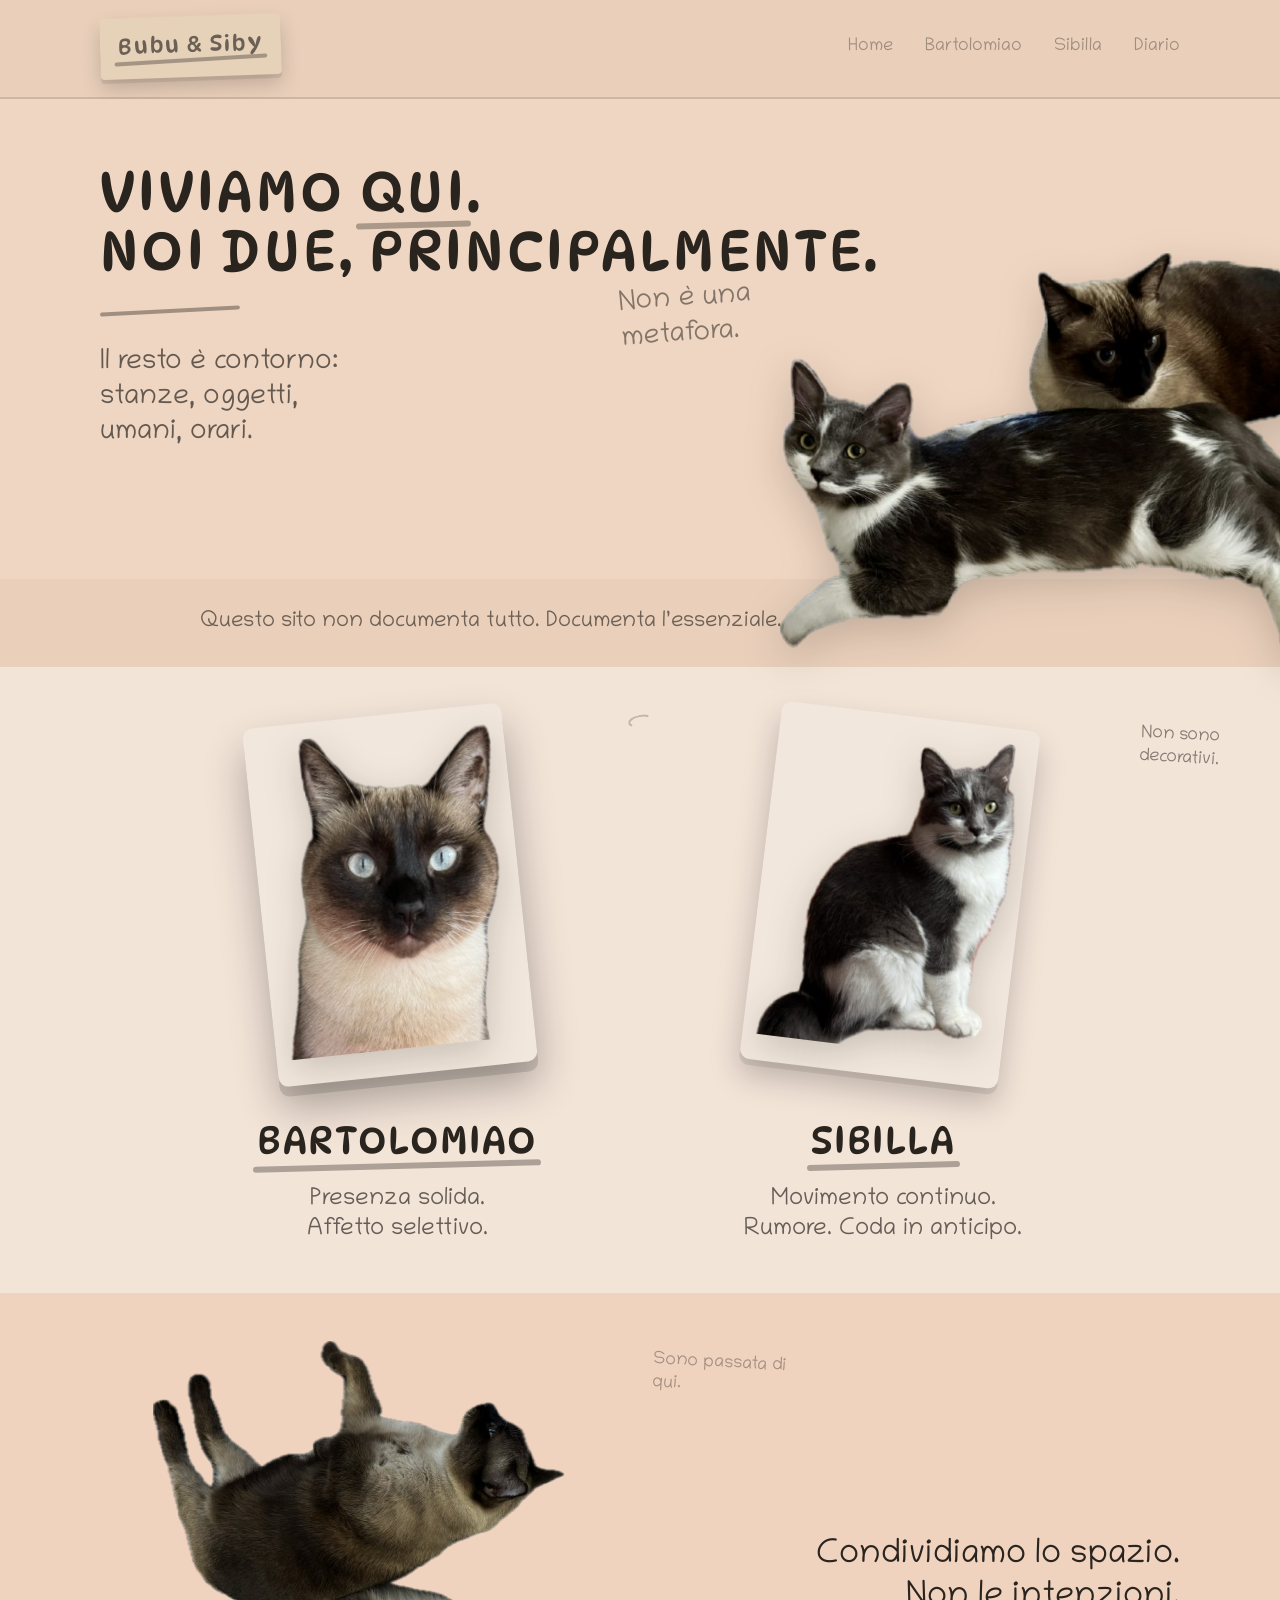
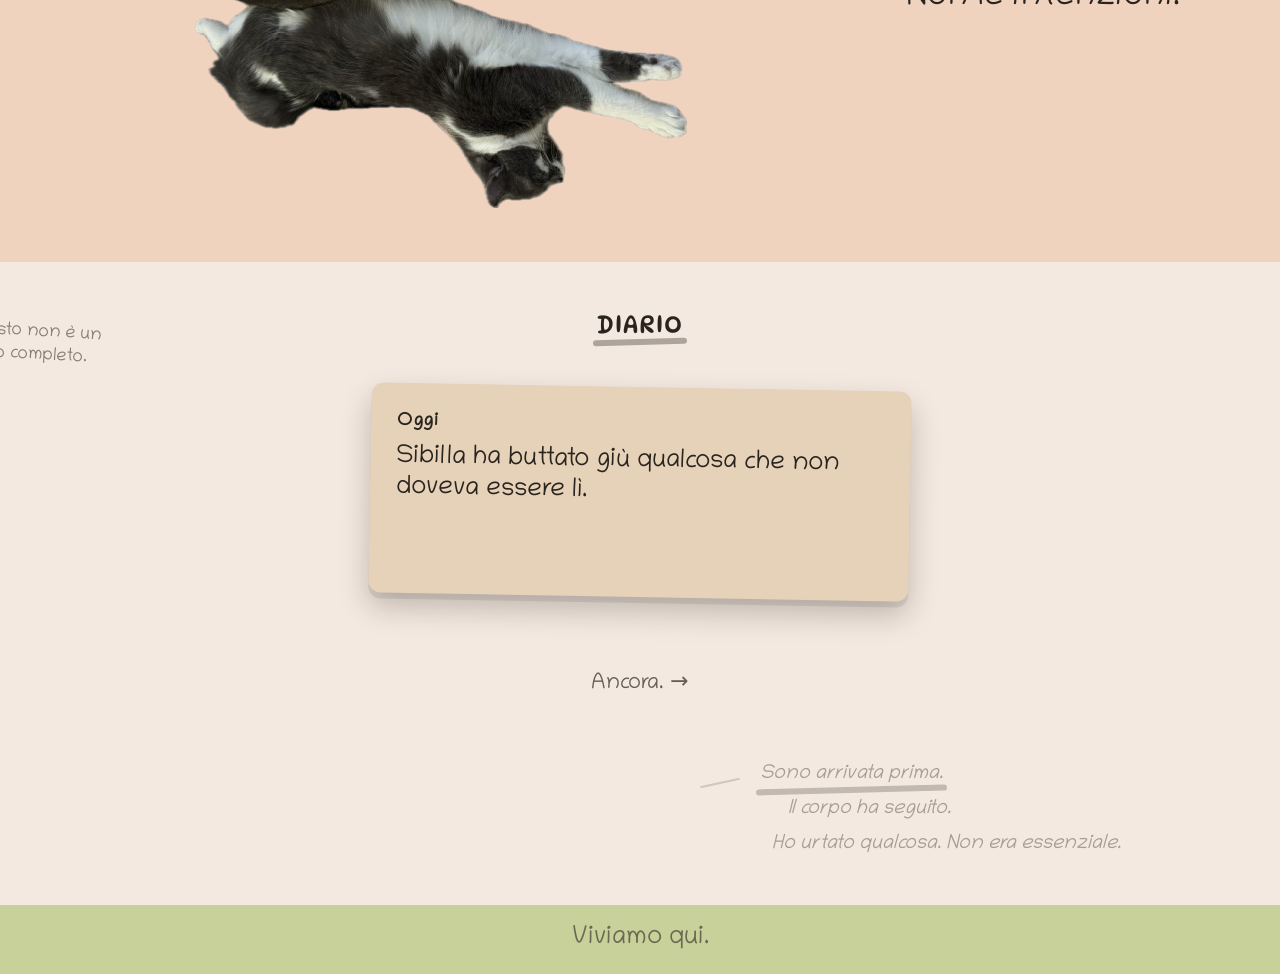
==== index.html @ a30ad7bb "add pages" ====
<!doctype html>
<html lang="it">
  <head>
    <meta charset="utf-8" />
    <meta name="viewport" content="width=device-width, initial-scale=1" />
    <title>Viviamo qui</title>

    <link rel="preconnect" href="https://fonts.googleapis.com" />
    <link rel="preconnect" href="https://fonts.gstatic.com" crossorigin />
    <link
      href="https://fonts.googleapis.com/css2?family=Chilanka&family=Dynapuff:opsz,wght@8..144,400;8..144,600;8..144,700&display=swap"
      rel="stylesheet"
    />
    <link rel="preconnect" href="https://fonts.googleapis.com" />
    <link rel="preconnect" href="https://fonts.gstatic.com" crossorigin />
    <link
      href="https://fonts.googleapis.com/css2?family=Archivo:ital,wght@0,100..900;1,100..900&family=DynaPuff:wght@400..700&display=swap"
      rel="stylesheet"
    />

    <link rel="stylesheet" href="styles.css" />
  </head>

  <body>
    <header class="site-header">
      <div class="wrap header-inner">
        <div class="site-title tag" id="menuToggle">
          <span class="underline">Bubu & Siby</span>
        </div>

        <nav class="site-nav">
          <a href="index.html">Home</a>
          <a href="bartolomiao.html">Bartolomiao</a>
          <a href="sibilla.html">Sibilla</a>
          <a href="index.html#diario">Diario</a>
        </nav>
      </div>
    </header>

    <main class="page">
      <!-- HERO -->
      <section class="band band-hero">
        <div class="wrap hero-stage">
          <div class="hero-copy">
            <p class="hero-note hand">Non è una metafora.</p>
            <h1 class="title">
              VIVIAMO <span class="underline">QUI</span>.<br />
              NOI DUE, PRINCIPALMENTE.
            </h1>

            <div class="hero-scratch"></div>

            <p class="hand muted">
              Il resto è contorno:<br />
              stanze, oggetti,<br />
              umani, orari.
            </p>
          </div>

          <div class="hero-figure" aria-hidden="true">
            <img class="cutout" src="img/hero-cats.png" alt="" />
          </div>
        </div>

        <div class="hero-strip">
          <p class="hand">
            Questo sito non documenta tutto. Documenta l’essenziale.
          </p>
        </div>
      </section>

      <section class="band band-cards">
        <div class="wrap cats-stage">
          <p class="side-note hand cats-note">Non sono decorativi.</p>
          <div class="scribble"></div>

          <div class="polaroids-row">
            <a class="polaroid tilt-left bubu-frame" href="bartolomiao.html">
              <img src="img/bubu-polaroid.png" alt="Bartolomiao (Bubu)" />
            </a>

            <a class="polaroid tilt-right siby-frame" href="sibilla.html">
              <img src="img/siby-polaroid.png" alt="Sibilla (Siby)" />
            </a>
          </div>

          <div class="cats-text">
            <div class="cat-block">
              <h2 class="title"><span class="underline">BARTOLOMIAO</span></h2>
              <p class="hand">Presenza solida.<br />Affetto selettivo.</p>
            </div>

            <div class="cat-block">
              <h2 class="title"><span class="underline">SIBILLA</span></h2>
              <p class="hand">
                Movimento continuo.<br />Rumore. Coda in anticipo.
              </p>
            </div>
          </div>
        </div>
      </section>

      <!-- MIDDLE STATEMENT -->
      <section class="band band-mid spin-zone">
        <div class="wrap mid-grid">
          <div class="mid-figure" aria-hidden="true">
            <img class="cutout" src="img/mid-cats.png" alt="" />
          </div>

          <p class="hand big">
            Condividiamo lo spazio.<br />
            Non le intenzioni.
          </p>
        </div>
        <p class="side-note hand coda-ghost">Sono passata di qui.</p>
      </section>

      <!-- DIARY -->
      <section class="band band-diary" id="diario">
        <div class="wrap">
          <p class="side-note hand diary-note">
            Questo non è un diario completo.
          </p>
          <h2 class="title center"><span class="underline">DIARIO</span></h2>

          <div class="sticky-row diary-carousel" role="list">
            <article class="sticky tilt-left active" role="listitem">
              <h3 class="hand sticky-day">Oggi</h3>
              <p class="hand sticky-text">
                Sibilla ha buttato giù qualcosa che non doveva essere lì.
              </p>
            </article>

            <article class="sticky" role="listitem">
              <h3 class="hand sticky-day">Ieri</h3>
              <p class="hand sticky-text">
                Bartolomiao ha fatto le fusa. Poi ha smesso.
              </p>
            </article>

            <article class="sticky tilt-right" role="listitem">
              <h3 class="hand sticky-day">Due giorni fa</h3>
              <p class="hand sticky-text">
                Sibilla ha miagolato a lungo. Nessuna richiesta specifica.
              </p>
            </article>

            <article class="sticky" role="listitem">
              <h3 class="hand sticky-day">Tre giorni fa</h3>
              <p class="hand sticky-text">
                Bubu ha cambiato posizione sul divano. Evento significativo.
              </p>
            </article>

            <article class="sticky tilt-left" role="listitem">
              <h3 class="hand sticky-day">Recentemente</h3>
              <p class="hand sticky-text">
                Siby ha corso da una stanza all’altra. Motivo ignoto.
                Probabilmente sì.
              </p>
            </article>

            <article class="sticky" role="listitem">
              <h3 class="hand sticky-day">Un'ora e mezza fa</h3>
              <p class="hand sticky-text">
                Bartolomiao ha chiesto da mangiare. Aveva già mangiato. Aveva
                ragione comunque.
              </p>
            </article>

            <article class="sticky tilt-right" role="listitem">
              <h3 class="hand sticky-day">Sei giorni fa</h3>
              <p class="hand sticky-text">
                Sibilla ha attaccato una scarpa. La scarpa non aveva fatto
                nulla.
              </p>
            </article>

            <article class="sticky" role="listitem">
              <h3 class="hand sticky-day">Un giorno imprecisato</h3>
              <p class="hand sticky-text">
                Bubu si è seduto sopra un oggetto. L’oggetto ora è suo.
              </p>
            </article>

            <article class="sticky tilt-left" role="listitem">
              <h3 class="hand sticky-day">Otto giorni fa</h3>
              <p class="hand sticky-text">
                Siby si è arrampicata dove non può arrivare. Ora può arrivarci.
              </p>
            </article>
          </div>

          <p class="hand diary-next">Ancora. →</p>

          <!-- Diario della coda (sottile, senza titolo) -->
          <div class="coda-strip">
            <p class="hand coda-line">
              <span class="underline">Sono arrivata prima.</span>
            </p>
            <p class="hand coda-line">Il corpo ha seguito.</p>
            <p class="hand coda-line">
              Ho urtato qualcosa. Non era essenziale.
            </p>
          </div>
          <div class="arc-mark diary-arc"></div>
        </div>
      </section>

      <!-- FOOTER -->
      <footer class="band band-footer">
        <p class="hand footer-text">Viviamo qui.</p>
      </footer>
    </main>

    <audio id="paperSound" src="audio/paper-soft.mp3" preload="auto"></audio>

    <audio id="meowSoft" preload="auto">
      <source src="audio/meow-soft.mp3" type="audio/mpeg" />
    </audio>

    <script>
      (function () {
        const carousel = document.querySelector(".diary-carousel");
        const notes = document.querySelectorAll(".diary-carousel .sticky");
        const nextBtn = document.querySelector(".diary-next");

        if (!carousel || !notes.length) return;

        let index = 0;
        let startX = 0;
        let deltaX = 0;
        let isSwiping = false;

        // pool audio carta (2 istanze per overlap)
        const paperPool = [
          new Audio("audio/paper-soft.mp3"),
          new Audio("audio/paper-soft.mp3"),
        ];

        paperPool.forEach((a) => {
          a.volume = 0.18;
          a.preload = "auto";
        });

        let paperIndex = 0;

        function playPaper() {
          const s = paperPool[paperIndex];
          s.currentTime = 0;
          s.play().catch(() => {});
          paperIndex = (paperIndex + 1) % paperPool.length;
        }

        function show(i) {
          notes.forEach((el, idx) => {
            el.classList.toggle("active", idx === i);
          });
        }

        function goNext() {
          playPaper();
          notes[index].classList.remove("active");
          index = (index + 1) % notes.length;
          notes[index].classList.add("active");
        }

        function goPrev() {
          playPaper();
          notes[index].classList.remove("active");
          index = (index - 1 + notes.length) % notes.length;
          notes[index].classList.add("active");
        }

        // sblocco audio al primo gesto reale
        document.body.addEventListener(
          "touchstart",
          () => {
            paperPool.forEach((a) => {
              a.play().catch(() => {});
              a.pause();
              a.currentTime = 0;
            });
          },
          { once: true },
        );

        // desktop click
        if (nextBtn) {
          nextBtn.addEventListener("click", goNext);
        }

        // click sul post-it = prossimo
        notes.forEach((note) => {
          note.addEventListener("click", goNext);
        });

        // mobile swipe
        carousel.addEventListener("touchstart", (e) => {
          startX = e.touches[0].clientX;
          isSwiping = true;
        });

        carousel.addEventListener("touchmove", (e) => {
          if (!isSwiping) return;
          deltaX = e.touches[0].clientX - startX;
        });

        carousel.addEventListener("touchend", () => {
          if (!isSwiping) return;
          isSwiping = false;

          if (Math.abs(deltaX) > 60) {
            if (deltaX < 0) goNext();
            else goPrev();
          }

          deltaX = 0;
        });

        show(index);
      })();
    </script>

    <script>
      const meowSoft = document.getElementById("meowSoft");
      const hero = document.querySelector(".band-hero");

      let lastMeowTime = 0;

      function playSoftMeow() {
        const now = Date.now();

        // cooldown: 30 secondi
        if (now - lastMeowTime < 30000) return;

        // non su mobile
        if (window.matchMedia("(max-width: 768px)").matches) return;

        // random: solo ~45% delle volte
        if (Math.random() > 0.45) return;

        lastMeowTime = now;

        meowSoft.currentTime = 0;
        meowSoft.volume = 0.12; // BASSISSIMO
        meowSoft.play().catch(() => {});
      }

      hero.addEventListener("mouseenter", playSoftMeow);
    </script>
    <script>
      (function () {
        const figure = document.querySelector(".mid-figure");
        if (!figure) return;

        let startX = 0;
        let currentRotation = 0;
        let isDragging = false;
        let canMeow = true;

        const meows = [
          new Audio("audio/meow1.mp3"),
          new Audio("audio/meow2.mp3"),
          new Audio("audio/meow3.mp3"),
        ];

        meows.forEach((m) => (m.volume = 0.4));

        function playRandomMeow() {
          if (!canMeow) return;

          const sound = meows[Math.floor(Math.random() * meows.length)];
          sound.currentTime = 0;
          sound.play();

          canMeow = false;
          setTimeout(() => (canMeow = true), 1200); // cooldown 1.2s
        }

        figure.addEventListener("touchstart", (e) => {
          isDragging = true;
          startX = e.touches[0].clientX;
          figure.classList.add("dragging");

          playRandomMeow(); // ← primo miagolio subito
        });

        figure.addEventListener("touchmove", (e) => {
          if (!isDragging) return;

          const currentX = e.touches[0].clientX;
          const deltaX = currentX - startX;

          const rotation = currentRotation + deltaX * 0.3;
          figure.style.transform = `rotate(${rotation}deg)`;

          if (Math.abs(deltaX) > 60) {
            playRandomMeow(); // ← miagolio extra se li giri tanto
          }
        });

        figure.addEventListener("touchend", () => {
          isDragging = false;

          const transform = figure.style.transform;
          const match = transform.match(/rotate\(([-\d.]+)deg\)/);
          if (match) currentRotation = parseFloat(match[1]);

          setTimeout(() => {
            figure.style.transform = "";
            figure.classList.remove("dragging");
          }, 200);
        });
      })();
    </script>

    <script>
      (function () {
        const heroFigure = document.querySelector(".hero-figure");
        if (!heroFigure) return;

        const meow = new Audio("audio/meow-soft.mp3");
        meow.volume = 0.18;

        let lastTime = 0;

        function triggerHeroFun() {
          const now = Date.now();

          // cooldown 12s
          if (now - lastTime < 12000) return;
          lastTime = now;

          // micro scossa
          heroFigure.classList.add("jitter");
          setTimeout(() => heroFigure.classList.remove("jitter"), 400);

          // micro miagolio
          meow.currentTime = 0;
          meow.play().catch(() => {});
        }

        // desktop
        heroFigure.addEventListener("mouseenter", triggerHeroFun);

        // mobile
        heroFigure.addEventListener("touchstart", triggerHeroFun);
      })();
    </script>

    <script>
      (function () {
        const toggle = document.getElementById("menuToggle");
        if (!toggle) return;

        let overlay = document.querySelector(".menu-overlay");
        if (!overlay) {
          overlay = document.createElement("div");
          overlay.className = "menu-overlay";
          document.body.appendChild(overlay);
        }

        function openMenu() {
          document.body.classList.add("menu-open");
        }

        function closeMenu() {
          document.body.classList.remove("menu-open");
        }

        toggle.addEventListener("click", (e) => {
          e.stopPropagation();
          document.body.classList.toggle("menu-open");
        });

        overlay.addEventListener("click", closeMenu);

        // chiudi se tocchi un link
        document.querySelectorAll(".site-nav a").forEach((link) => {
          link.addEventListener("click", closeMenu);
        });
      })();
    </script>
  </body>
</html>
---- styles.css ----
:root {
  /* palette “crema/pesca” come nel PDF */
  --bg-1: #efd6c2; /* hero top */
  --bg-2: #ead0bb; /* linea testo sottile */
  --bg-3: #f3e4d8; /* area cards */
  --bg-4: #f0d3bf; /* banda centrale */
  --bg-5: #f4e9e0; /* diario */
  --bg-6: #c9d19b; /* footer verde salvia */

  --ink: #2a241f;
  --muted: rgba(42, 36, 31, 0.7);
  --shadow: 0 14px 30px rgba(0, 0, 0, 0.18);
  --shadow-soft: 0 10px 24px rgba(0, 0, 0, 0.14);
}

* {
  box-sizing: border-box;
}
html,
body {
  height: 100%;
}
body {
  margin: 0;
  color: var(--ink);
  background: #f6f4f1;
  font-family:
    "Chilanka",
    system-ui,
    -apple-system,
    Segoe UI,
    Roboto,
    sans-serif;
  overflow-x: hidden;
}

.page {
  width: 100%;
}

.wrap {
  width: min(1080px, calc(100% - 72px));
  margin: 0 auto;
  padding: 48px 0;
}

/* type */
.title {
  font-family:
    "Dynapuff",
    system-ui,
    -apple-system,
    Segoe UI,
    Roboto,
    sans-serif;
  font-weight: 400;
  letter-spacing: 0.04em;
  margin: 0;
}

.hand {
  font-family:
    "Chilanka",
    system-ui,
    -apple-system,
    Segoe UI,
    Roboto,
    sans-serif;
  font-size: 22px;
  line-height: 1.25;
  margin: 0;
}

.muted {
  color: var(--muted);
}
.center {
  text-align: center;
}

/* HEADER */

.site-header {
  background: var(--bg-2);
  padding: 16px 0 20px; /* ↓ più compatto */
  border-bottom: 2px solid rgba(42, 36, 31, 0.15);
}

.site-header .wrap {
  padding-top: 0;
  padding-bottom: 0;
}

.site-title.tag {
  background: #e6d1b9; /* stessa palette delle polaroid */
  padding: 15px 18px 20px;
  border-radius: 4px;
  box-shadow:
    0 4px 0 rgba(0, 0, 0, 0.08),
    0 10px 20px rgba(0, 0, 0, 0.18);
  transform: rotate(-2deg);
  display: inline-block;
}

.site-title.tag .underline::after {
  height: 4px;
  bottom: -5px;
}

.site-nav a {
  font-family: "Chilanka", system-ui, sans-serif;
  font-size: 18px;
  color: rgba(42, 36, 31, 0.55);
  text-decoration: none;
  margin-left: 28px;
  opacity: 0.6;
}

.site-nav a:hover {
  opacity: 1;
  text-decoration: underline;
}

.header-inner {
  display: flex;
  justify-content: space-between;
  align-items: center;
}

.site-title {
  font-family:
    "Dynapuff",
    system-ui,
    -apple-system,
    Segoe UI,
    Roboto,
    sans-serif;
  font-size: 22px;
  letter-spacing: 0.08em;
  color: rgba(42, 36, 31, 0.65);
}

.site-nav a {
  font-family:
    "Chilanka",
    system-ui,
    -apple-system,
    Segoe UI,
    Roboto,
    sans-serif;
  font-size: 18px;
  color: rgba(42, 36, 31, 0.55);
  text-decoration: none;
  margin-left: 28px;
  opacity: 0.7;
}

.site-nav a:hover {
  text-decoration: underline;
  opacity: 1;
}

.scribble {
  width: 24px;
  height: 12px;
  border: 2px solid rgba(42, 36, 31, 0.35);
  border-color: rgba(42, 36, 31, 0.35) transparent transparent
    rgba(42, 36, 31, 0.35);
  border-radius: 50%;
  position: absolute;
  transform: rotate(-12deg);
  opacity: 0.7;
}

.scribble.alt {
  width: 18px;
  height: 10px;
  transform: rotate(18deg);
  opacity: 0.5;
}

.micro-note {
  position: absolute;
  font-size: 16px;
  color: rgba(42, 36, 31, 0.45);
  transform: rotate(-10deg);
  max-width: 120px;
  opacity: 0.6;
}

.cats-dot {
  position: absolute;
  top: 28px;
  left: 120px;
}

/* bands */
.band {
  width: 100%;
}
.band-hero {
  background: var(--bg-1);
}

.band-cards {
  background: var(--bg-3);
}
.band-mid {
  background: var(--bg-4);
  position: relative;
  overflow: hidden;
}

.band.band-hero {
  position: relative;
}

.hero-figure {
  transform-origin: center center;
  animation: heroFloat 11s ease-in-out infinite;
}

@keyframes heroFloat {
  0% {
    transform: rotate(-1deg) translateY(0);
  }
  50% {
    transform: rotate(1deg) translateY(-5px);
  }
  100% {
    transform: rotate(-1deg) translateY(0);
  }
}

.band.band-hero:hover .hero-figure {
  animation: heroJitter 0.4s ease;
}

@keyframes heroJitter {
  0% {
    transform: rotate(-1deg) scale(1);
  }
  30% {
    transform: rotate(1deg) scale(1.015);
  }
  60% {
    transform: rotate(-0.5deg) scale(0.99);
  }
  100% {
    transform: rotate(-1deg) scale(1);
  }
}

/* ============================
   MID-CATS SPIN ACCELERATO
   ============================ */

.band.band-mid {
  position: relative;
}

/* contenitore immagine */
.mid-figure {
  display: block;
  max-width: 420px;
  margin: 0 auto;
  transform-origin: center center;
  animation: none;
}

/* keyframes base (instabili) */
@keyframes spinWeird {
  0% {
    transform: rotate(-6deg);
  }
  40% {
    transform: rotate(140deg);
  }
  55% {
    transform: rotate(210deg);
  }
  70% {
    transform: rotate(260deg);
  }
  100% {
    transform: rotate(354deg);
  }
}

/* fase 1: lento */
.band.band-mid.spin-zone:hover .mid-figure {
  animation: spinWeird 2s cubic-bezier(0.45, 0.05, 0.55, 0.95) infinite;
}

/* fase 2: più veloce dopo 1.2s */
.band.band-mid.spin-zone:hover .mid-figure {
  animation-delay: 0s;
}

.band.band-mid.spin-zone:hover .mid-figure.fast {
  animation-duration: 1.8s;
}

/* fase 3: ancora più veloce dopo 2.8s */
.band.band-mid.spin-zone:hover .mid-figure.faster {
  animation-duration: 0.9s;
}

/* mobile safety */
@media (max-width: 768px) {
  .band.band-mid.spin-zone:hover .mid-figure {
    animation: none;
  }
}

.coda-ghost {
  position: absolute;
  bottom: -12px; /* entra da sotto */
  left: 50%;
  transform: translateX(-50%) rotate(-7deg);
  font-size: 18px;
  color: rgba(42, 36, 31, 0.45);
  max-width: 200px;
  opacity: 0.7;
  pointer-events: none;
}

.mid-arc {
  position: absolute;
  top: 24px;
  left: 48px;
}

.band-diary {
  background: var(--bg-5);
}

.band-diary .wrap {
  position: relative; /* FONDAMENTALE */
}

.diary-arc {
  position: absolute;
  bottom: 40px;
  right: 60px;
  transform: rotate(-12deg);
}

.diary-note {
  position: absolute;
  left: -140px;
  top: -10px;
  font-size: 18px;
  color: rgba(42, 36, 31, 0.55);
  transform: rotate(-5deg);
  max-width: 180px;
}

.band-footer {
  background: var(--bg-6);
  padding: 18px 0;
}

/* HERO — layout manifesto */

.band-hero {
  background: var(--bg-1);
  position: relative;
  padding-bottom: 0;
}

.hero-stage {
  position: relative;
  min-height: 480px; /* regola verticale come nel mockup */
  padding: 64px 0 0;
}

.hero-copy {
  max-width: 800px;
}

.hero-copy .title {
  font-size: 56px;
  line-height: 1.05;
  letter-spacing: 0.06em;
}

.hero-copy .hand {
  margin-top: 32px;
  font-size: 28px;
}

.hero-figure {
  position: absolute;
  right: -200px;
  bottom: -80px;
  max-width: 600px;
}

.hero-figure .cutout {
  width: 100%;
  height: auto;
  display: block;
  filter: drop-shadow(0 12px 20px rgba(0, 0, 0, 0.18));
}

.underline {
  position: relative;
  display: inline-block;
}

.underline::after {
  content: "";
  position: absolute;
  left: -4px;
  right: -4px;
  bottom: -6px;
  height: 6px;
  background: rgba(42, 36, 31, 0.35);
  border-radius: 3px;
  transform: rotate(-1.5deg);
}

.hero-note {
  position: absolute;
  left: 520px; /* a destra del testo */
  top: 150px;
  font-size: 15px;
  color: rgba(42, 36, 31, 0.55);
  transform: rotate(-4deg);
  max-width: 160px;
}

.hero-scratch {
  width: 140px;
  height: 4px;
  background: rgba(42, 36, 31, 0.4);
  margin-top: 28px;
  border-radius: 3px;
  transform: rotate(-3deg);
}

/* RIGA PIENA SOTTO */

.hero-strip {
  background: var(--bg-2);
  padding: 30px 0 30px 200px;
}

.hero-strip .hand {
  text-align: left;
  font-size: 22px;
  color: rgba(42, 36, 31, 0.65);
}

/* cards */
.cards-grid {
  display: grid;
  grid-template-columns: 1fr;
  gap: 48px;
  padding: 100px 40px;
}

.cat-card {
  display: flex;
  align-items: center;
  gap: 48px;
  padding: 0 32px;
  text-decoration: none;
  color: inherit;
  padding: 0 40px;
}

.cat-card.right {
  justify-content: flex-end;
  padding-right: 64px;
}

.cat-card:first-child .polaroid {
  margin-top: 16px;
}

.cat-card.right .polaroid {
  margin-top: -12px;
}

.cats-stage {
  display: flex;
  flex-direction: column;
  align-items: center;
  gap: 42px;
  position: relative; /* FONDAMENTALE */
}

.cats-note {
  position: absolute;
  right: -120px;
  top: 40px;
  font-size: 18px;
  color: rgba(42, 36, 31, 0.55);
  transform: rotate(3deg);
  max-width: 160px;
}

/* riga polaroid */

.polaroids-row {
  display: flex;
  gap: 240px;
  align-items: flex-end;
}

/* testi sotto */

.cats-text {
  display: grid;
  grid-template-columns: 1fr 1fr;
  gap: 72px;
  width: 100%;
  max-width: 900px;
}

.cat-block {
  text-align: center;
}

.cat-block .title {
  font-size: 38px;
  margin-bottom: 22px;
  display: inline-block;
}

.cat-block .hand {
  font-size: 24px;
  color: var(--muted);
}

.side-note {
  position: absolute;
  right: -120px;
  top: 60px;
  font-size: 18px;
  color: rgba(42, 36, 31, 0.55);
  transform: rotate(3deg);
  max-width: 160px;
}

.polaroid {
  width: 260px;
  height: 360px; /* verticale tipo polaroid */
  background: #f2e7dc;
  border-radius: 10px;
  padding: 16px 14px 26px; /* più bordo sotto */
  box-shadow:
    0 8px 0 rgba(0, 0, 0, 0.1),
    0 18px 36px rgba(0, 0, 0, 0.26);
  display: flex;
  align-items: center;
  justify-content: center;
  overflow: hidden;
}

.polaroid img {
  width: 100%;
  height: 100%;
  object-fit: cover;
  display: block;
  filter: drop-shadow(0 10px 18px rgba(0, 0, 0, 0.18));
}

.bubu-frame {
  box-shadow:
    0 10px 0 rgba(0, 0, 0, 0.12),
    0 22px 42px rgba(0, 0, 0, 0.3);
}

.bubu-frame img {
  object-position: 50% 0%;
}

.siby-frame {
  box-shadow:
    0 6px 0 rgba(0, 0, 0, 0.08),
    0 16px 30px rgba(0, 0, 0, 0.22);
}

.siby-frame img {
  object-position: 50% 0%;
  transition: transform 0.15s linear;
}

.siby-frame:hover img {
  transform: translateX(6px);
}

.tilt-left {
  transform: rotate(-6deg);
}
.tilt-right {
  transform: rotate(7deg);
}

/* mid statement */
.mid-grid {
  display: grid;
  grid-template-columns: 1fr 1fr;
  gap: 28px;
  align-items: center;
}
.big {
  font-size: 34px;
  text-align: right;
}
/* CAROUSEL DIARIO */

.sticky-row.diary-carousel {
  position: relative;
  height: 260px;
  margin-top: 48px;
}

.sticky-row.diary-carousel .sticky {
  position: absolute;
  top: 0;
  left: 50%;
  transform: translateX(-50%) rotate(-2deg);
  opacity: 0;
  pointer-events: none;
  transition:
    transform 0.45s cubic-bezier(0.34, 1.56, 0.64, 1),
    opacity 0.35s ease;
}

.sticky-row.diary-carousel .sticky.active {
  opacity: 1;
  pointer-events: auto;
  transform: translateX(-50%) rotate(1deg);
  z-index: 2;
}

.diary-next {
  margin-top: 24px;
  text-align: center;
  cursor: pointer;
  opacity: 0.7;
}

.diary-next:hover {
  opacity: 1;
}

.sticky {
  background: #e6d1b9;
  border-radius: 12px;
  padding: 28px 26px 34px; /* più fondo, più aria */
  box-shadow:
    0 6px 0 rgba(0, 0, 0, 0.08),
    0 14px 30px rgba(0, 0, 0, 0.22);
  min-height: 210px;
}

.sticky-text {
  font-size: 26px;
  line-height: 1.2;
}

.sticky-day {
  font-size: 18px;
  letter-spacing: 0.03em;
  margin-bottom: 8px;
}

.sticky:nth-child(1) {
  transform: rotate(-2deg) translateY(6px);
}

.sticky:nth-child(2) {
  transform: rotate(1.5deg) translateY(-4px);
}

.sticky:nth-child(3) {
  transform: rotate(-1deg) translateY(8px);
}

.coda-strip {
  margin-top: 64px;
  margin-left: auto; /* la spinge a destra */
  max-width: 420px;
  padding-right: 12px;
  opacity: 0.7;
  position: relative;
}

.coda-strip::before {
  content: "";
  position: absolute;
  left: -60px;
  top: 20px;
  width: 40px;
  height: 2px;
  background: rgba(42, 36, 31, 0.25);
  transform: rotate(-12deg);
}

.coda-line {
  font-style: italic;
  font-size: 20px;
  line-height: 1.25;
  margin-top: 10px;
  color: rgba(42, 36, 31, 0.55);
}

.coda-line:nth-child(even) {
  margin-left: 28px;
}

.coda-line:nth-child(3) {
  margin-left: 12px;
}

/* footer */
.footer-text {
  text-align: center;
  font-size: 26px;
  color: rgba(42, 36, 31, 0.6);
  margin: 0;
}

/* ============================
   PROFILI GATTO
   ============================ */

.band-profile-hero {
  background: var(--bg-1);
  padding: 64px 0;
}

.profile-hero-grid {
  display: grid;
  grid-template-columns: 1fr 1.2fr;
  gap: 48px;
  align-items: center;
}

.profile-figure {
  justify-self: center;
  margin: 0;
  transform: translateX(-40px) rotate(-4deg); /* tarabile */
}

.profile-figure .polaroid {
  width: 300px;
  height: 420px;
}

.profile-meta .title {
  font-size: 52px;
}

.nickname {
  font-size: 28px;
  opacity: 0.5;
}

.profile-tags {
  margin: 18px 0 28px;
}

.tag-pill {
  display: inline-block;
  background: #e6d1b9;
  padding: 6px 14px;
  border-radius: 999px;
  margin-right: 10px;
  margin-bottom: 8px;
  font-family: "Chilanka", system-ui, sans-serif;
  font-size: 16px;
}

.profile-quote {
  margin-top: 28px;
  font-size: 22px;
  max-width: 480px;
}

.band-profile {
  padding: 56px 0;
}

.band-profile.alt {
  background: var(--bg-2);
}

.band-profile .title {
  margin-bottom: 30px;
}

.profile-list {
  margin-top: 18px;
  padding-left: 22px;
}

.profile-list li {
  margin-bottom: 10px;
}

.flags-grid {
  display: grid;
  grid-template-columns: 1fr 1fr;
  gap: 42px;
}

.flags-title {
  font-size: 22px;
  margin-bottom: 12px;
}

/* ============================
   CODA NOTE — PROFILO PAGINE
   ============================ */

.band-coda {
  position: relative;
}

.band-coda .wrap {
  position: relative;
  display: flex;
  justify-content: center;
}

.coda-note {
  position: relative; /* NON absolute */
  max-width: 320px;
  text-align: center;
  margin: 0 auto;
  transform: translateX(40px) rotate(-3deg);
  opacity: 0.6;
  pointer-events: none;
  line-height: 1.4;
}

.mid-figure.dragging {
  animation: none !important;
  transition: none !important;
}

/* ============================
   MOBILE OPTIMIZATION
   ============================ */

@media (max-width: 768px) {
  .site-header {
    padding: 10px 0 12px;
  }

  .site-header .wrap {
    justify-content: center;
  }

  .site-nav {
    display: none; /* nasconde Home / Diario */
  }

  .site-title.tag {
    font-size: 18px;
    padding: 10px 14px 14px;
    transform: rotate(-2deg);
  }

  /* -------- WRAP -------- */
  .wrap {
    width: calc(100% - 32px);
    padding: 32px 0;
  }

  /* -------- HERO -------- */

  .band-hero {
    background: var(--bg-1);
    position: relative;
    padding-bottom: 0;
    overflow: hidden; /* ← AGGIUNTA */
  }

  /* forza micro coda hero su mobile */
  .band-hero .coda-ghost {
    font-size: 11px;
    max-width: 140px;
    line-height: 1.2;
    opacity: 0.45;
  }

  .hero-stage {
    min-height: auto;
    padding: 48px 0 0;
  }

  .hero-copy {
    max-width: 100%;
  }

  .hero-copy .title {
    font-size: 36px;
    line-height: 1.1;
  }

  .hero-copy .hand {
    font-size: 22px;
    margin-top: 20px;
  }

  .hero-note {
    position: static;
    margin-top: 16px;
    transform: rotate(-3deg);
  }

  .hero-figure {
    bottom: -160px; /* ← questa è la chiave */
    right: -90px;
    max-width: 300px;
    transform: rotate(-3deg);
    pointer-events: none;
    z-index: 3; /* sopra la strip */
  }

  .hero-strip {
    margin-top: 140px; /* ↓ meno spazio */
    padding: 24px 16px;
    position: relative;
    z-index: 2; /* sta sopra lo sfondo */
  }

  .hero-strip .hand {
    text-align: center;
    font-size: 18px;
  }

  /* CODA: più discreta su mobile */
  .coda-ghost,
  .coda-note,
  .coda-line {
    font-size: 14px;
    opacity: 0.5;
  }

  .coda-strip {
    margin-top: 32px;
    max-width: 260px;
  }

  .coda-note {
    transform: rotate(-2deg);
    margin-top: 18px;
  }

  /* -------- CARDS HOME -------- */
  .cards-grid {
    padding: 64px 0;
    gap: 64px;
  }

  .cat-card {
    flex-direction: column;
    align-items: center;
    gap: 28px;
    padding: 0;
  }

  .cat-card.right {
    align-items: center;
    padding-right: 0;
  }

  .polaroids-row {
    flex-direction: column;
    gap: 48px;
  }

  .polaroid {
    width: 220px;
    height: 300px;
  }

  .cats-text {
    grid-template-columns: 1fr;
    gap: 48px;
  }

  .cat-block .title {
    font-size: 32px;
    margin-bottom: 16px;
  }

  .cat-block .hand {
    font-size: 22px;
  }

  .cats-note {
    position: static;
    margin-top: 16px;
    transform: rotate(-3deg);
    text-align: center;
  }

  /* -------- MID SECTION -------- */
  /* ============================
   MID SECTION — FIX MOBILE
   ============================ */

  .band-mid {
    overflow: hidden;
  }

  .mid-grid {
    grid-template-columns: 1fr;
    gap: 16px;
  }

  /* ============================
   MID-CATS — SPIN SOFT MOBILE
   ============================ */

  @keyframes spinSoftMobile {
    0% {
      transform: rotate(-4deg);
    }
    50% {
      transform: rotate(4deg);
    }
    100% {
      transform: rotate(-4deg);
    }
  }

  .mid-figure {
    animation: spinSoftMobile 6s ease-in-out infinite;
    transform-origin: center center;
    max-width: 220px;
    margin: 0 auto 12px;
    transform: rotate(-3deg);
  }

  .mid-figure .cutout {
    width: 100%;
    height: auto;
    display: block;
  }

  .band.band-mid.spin-zone:hover .mid-figure {
    animation: none; /* stop spin su mobile */
  }

  .big {
    font-size: 24px;
    text-align: center;
    line-height: 1.25;
  }

  .band-mid .coda-ghost {
    position: static;
    margin-top: 10px;
    transform: rotate(-2deg);
    text-align: center;
  }

  /* -------- DIARIO -------- */
  .sticky-row.diary-carousel {
    height: 220px;
  }

  .sticky {
    min-height: 180px;
    padding: 22px 22px 28px;
  }

  .sticky-text {
    font-size: 22px;
  }

  .sticky-day {
    font-size: 16px;
  }

  .diary-note {
    position: static;
    margin-bottom: 12px;
    transform: rotate(-4deg);
    text-align: center;
  }

  .diary-arc {
    display: none;
  }

  .coda-strip::before {
    display: none;
  }

  .coda-line {
    font-size: 18px;
  }

  /* -------- PROFILI -------- */
  .profile-hero-grid {
    grid-template-columns: 1fr;
    gap: 32px;
  }

  .profile-figure {
    transform: rotate(-3deg);
  }

  .profile-figure .polaroid {
    width: 240px;
    height: 330px;
  }

  .profile-meta .title {
    font-size: 38px;
    text-align: center;
  }

  .nickname {
    display: block;
    margin-top: 4px;
  }

  .location {
    text-align: center;
  }

  .profile-tags {
    text-align: center;
  }

  .profile-quote {
    font-size: 20px;
    text-align: center;
    margin: 24px auto 0;
  }

  .flags-grid {
    grid-template-columns: 1fr;
    gap: 36px;
  }

  .flags-title {
    text-align: center;
  }

  .band-coda .wrap {
    justify-content: center;
  }

  /* diario swipe affordance */
  .sticky-row.diary-carousel {
    touch-action: pan-y; /* permette swipe orizzontale senza bloccare scroll */
  }

  .sticky-row.diary-carousel .sticky {
    transition:
      transform 0.35s cubic-bezier(0.34, 1.56, 0.64, 1),
      opacity 0.25s ease;
  }

  .diary-next {
    display: none;
  }

  /* ============================
   HERO CATS — JITTER
   ============================ */

  @keyframes heroShake {
    0% {
      transform: rotate(-1deg) translate(0, 0);
    }
    25% {
      transform: rotate(1deg) translate(2px, -1px);
    }
    50% {
      transform: rotate(-1deg) translate(-2px, 1px);
    }
    75% {
      transform: rotate(1deg) translate(1px, 2px);
    }
    100% {
      transform: rotate(-1deg) translate(0, 0);
    }
  }

  .hero-figure.jitter {
    animation: heroShake 0.35s ease;
  }

  /* ============================
   MOBILE MENU
   ============================ */

  .site-nav {
    position: fixed;
    top: 72px;
    left: 50%;
    transform: translateX(-50%) translateY(-20px) rotate(-2deg);
    background: #e6d1b9;
    padding: 18px 22px 20px;
    border-radius: 10px;
    box-shadow:
      0 6px 0 rgba(0, 0, 0, 0.08),
      0 16px 30px rgba(0, 0, 0, 0.22);
    display: none;
    flex-direction: column;
    gap: 14px;
    z-index: 999;
    opacity: 0;
    transition:
      opacity 0.25s ease,
      transform 0.35s cubic-bezier(0.34, 1.56, 0.64, 1);
  }

  .site-nav a {
    margin: 0;
    font-size: 20px;
    text-align: center;
    color: rgba(42, 36, 31, 0.75);
  }

  body.menu-open .site-nav {
    display: flex;
    opacity: 1;
    transform: translateX(-50%) translateY(0) rotate(-2deg);
  }

  /* overlay invisibile per click-out */
  .menu-overlay {
    position: fixed;
    inset: 0;
    background: transparent;
    z-index: 998;
    display: none;
  }

  body.menu-open .menu-overlay {
    display: block;
  }
}
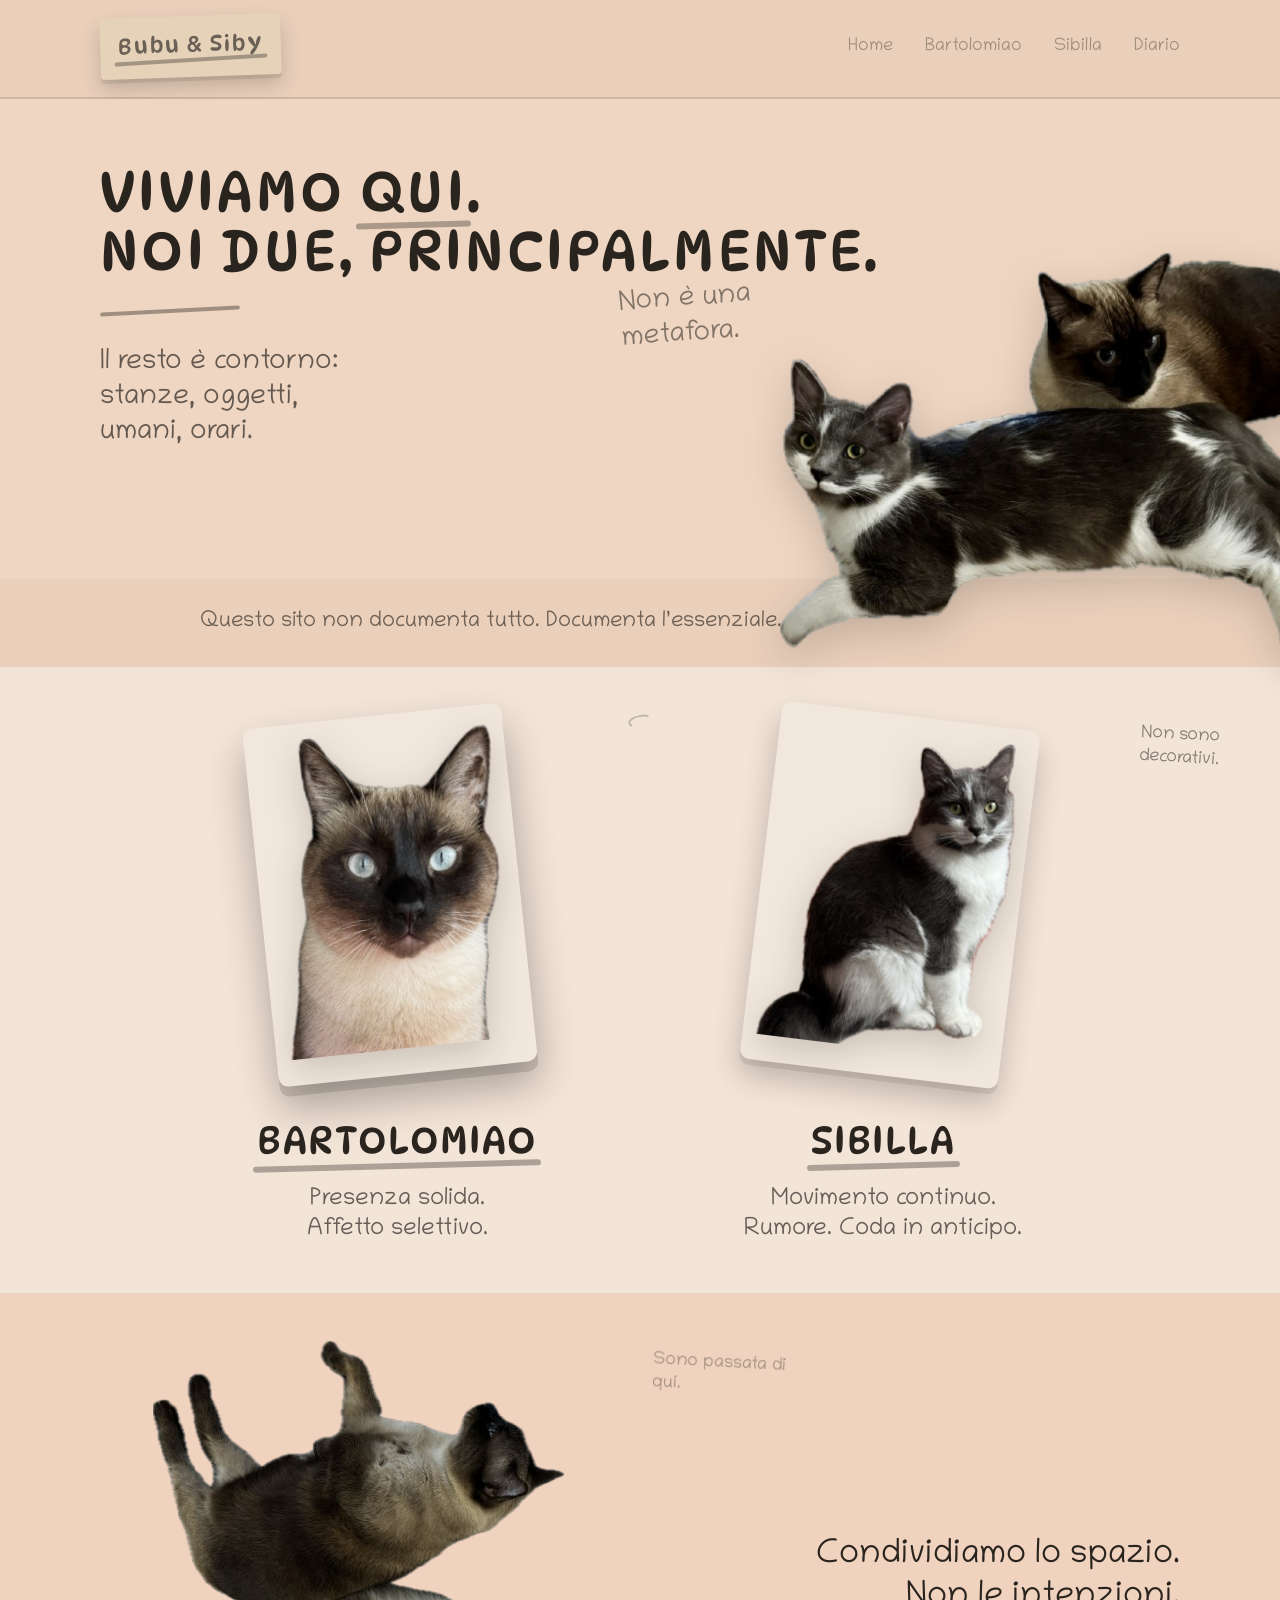
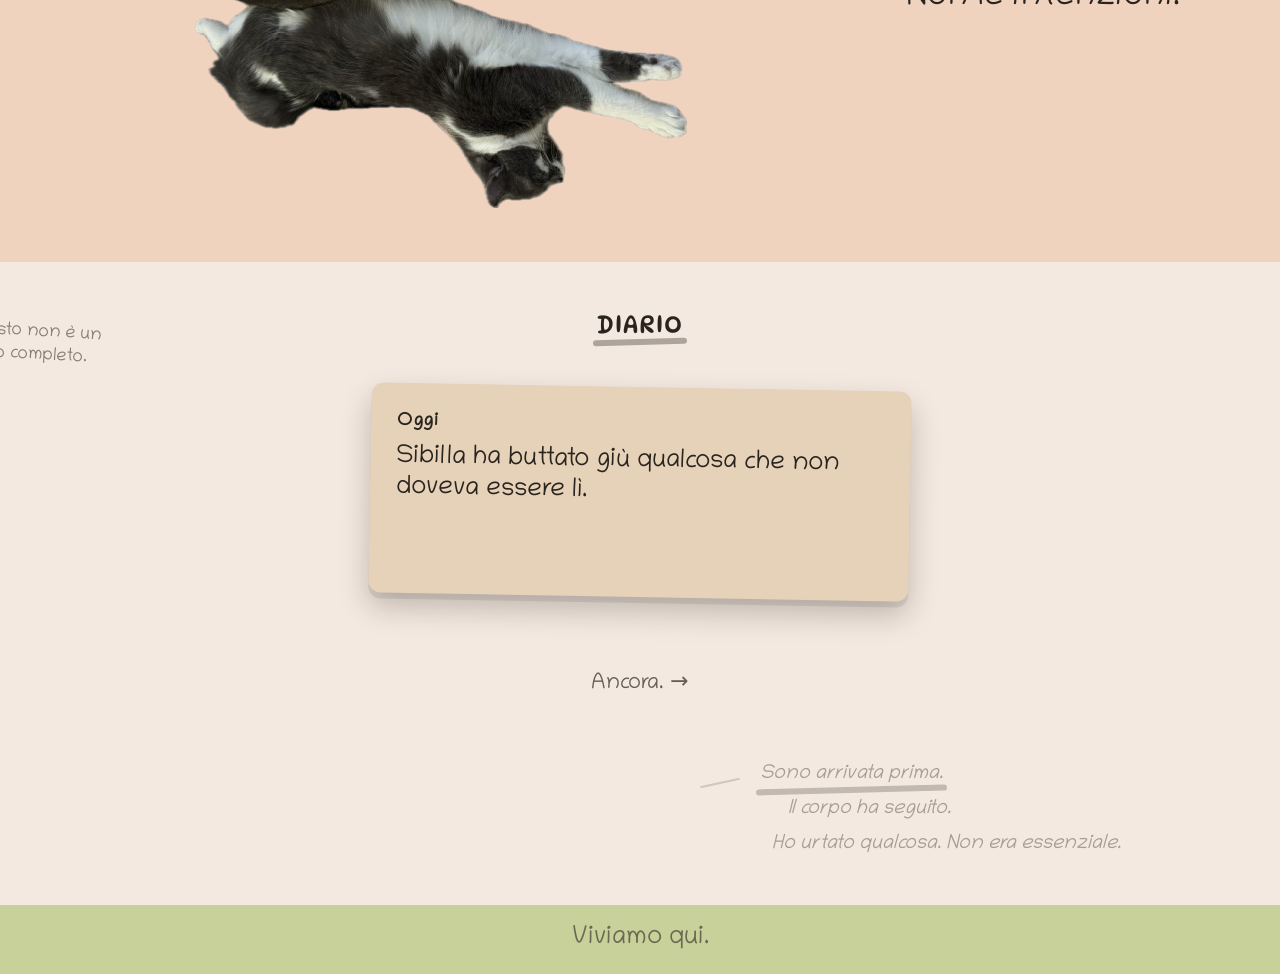
==== commit 64b9dd69: "fix" ====
--- a/index.html
+++ b/index.html
@@ -17,7 +17,6 @@
       href="https://fonts.googleapis.com/css2?family=Archivo:ital,wght@0,100..900;1,100..900&family=DynaPuff:wght@400..700&display=swap"
       rel="stylesheet"
     />
-
     <link rel="stylesheet" href="styles.css" />
   </head>
 
@@ -155,7 +154,7 @@
             <article class="sticky tilt-left" role="listitem">
               <h3 class="hand sticky-day">Recentemente</h3>
               <p class="hand sticky-text">
-                Siby ha corso da una stanza all’altra. Motivo ignoto.
+                Siby ha corso da una stanza all’altra. Motivo ignoto?
                 Probabilmente sì.
               </p>
             </article>
@@ -355,9 +354,11 @@
         if (!figure) return;
 
         let startX = 0;
+        let startY = 0;
         let currentRotation = 0;
         let isDragging = false;
         let canMeow = true;
+        let hasExceededThreshold = false;
 
         const meows = [
           new Audio("audio/meow1.mp3"),
@@ -365,52 +366,71 @@
           new Audio("audio/meow3.mp3"),
         ];
 
-        meows.forEach((m) => (m.volume = 0.4));
+        meows.forEach((m) => (m.volume = 0.35));
 
         function playRandomMeow() {
           if (!canMeow) return;
 
           const sound = meows[Math.floor(Math.random() * meows.length)];
           sound.currentTime = 0;
-          sound.play();
+          sound.play().catch(() => {});
 
           canMeow = false;
-          setTimeout(() => (canMeow = true), 1200); // cooldown 1.2s
+          setTimeout(() => (canMeow = true), 1200);
         }
 
         figure.addEventListener("touchstart", (e) => {
+          startX = e.touches[0].clientX;
+          startY = e.touches[0].clientY;
+          isDragging = false;
+          hasExceededThreshold = false;
+        });
+
+        figure.addEventListener("touchmove", (e) => {
+          const currentX = e.touches[0].clientX;
+          const currentY = e.touches[0].clientY;
+
+          const deltaX = currentX - startX;
+          const deltaY = currentY - startY;
+
+          // se movimento verticale > orizzontale → scroll normale
+          if (Math.abs(deltaY) > Math.abs(deltaX)) {
+            return;
+          }
+
+          // soglia minima prima di "agganciare" la rotazione
+          if (!hasExceededThreshold && Math.abs(deltaX) < 18) return;
+
+          hasExceededThreshold = true;
           isDragging = true;
-          startX = e.touches[0].clientX;
-          figure.classList.add("dragging");
-
-          playRandomMeow(); // ← primo miagolio subito
-        });
-
-        figure.addEventListener("touchmove", (e) => {
+
+          // più pesante e più lenta
+          const rotation = currentRotation + deltaX * 0.18;
+          figure.style.transform = `rotate(${rotation}deg)`;
+
+          // miagolio solo se giri davvero tanto
+          if (Math.abs(deltaX) > 80) {
+            playRandomMeow();
+          }
+
+          // blocca scroll SOLO quando stai ruotando
+          e.preventDefault();
+        });
+
+        figure.addEventListener("touchend", () => {
           if (!isDragging) return;
-
-          const currentX = e.touches[0].clientX;
-          const deltaX = currentX - startX;
-
-          const rotation = currentRotation + deltaX * 0.3;
-          figure.style.transform = `rotate(${rotation}deg)`;
-
-          if (Math.abs(deltaX) > 60) {
-            playRandomMeow(); // ← miagolio extra se li giri tanto
-          }
-        });
-
-        figure.addEventListener("touchend", () => {
-          isDragging = false;
 
           const transform = figure.style.transform;
           const match = transform.match(/rotate\(([-\d.]+)deg\)/);
           if (match) currentRotation = parseFloat(match[1]);
 
+          // ritorno morbido
+          figure.style.transition = "transform 0.35s ease";
+          figure.style.transform = "";
+
           setTimeout(() => {
-            figure.style.transform = "";
-            figure.classList.remove("dragging");
-          }, 200);
+            figure.style.transition = "";
+          }, 350);
         });
       })();
     </script>
@@ -451,34 +471,39 @@
 
     <script>
       (function () {
-        const toggle = document.getElementById("menuToggle");
-        if (!toggle) return;
-
-        let overlay = document.querySelector(".menu-overlay");
-        if (!overlay) {
-          overlay = document.createElement("div");
-          overlay.className = "menu-overlay";
-          document.body.appendChild(overlay);
-        }
-
-        function openMenu() {
-          document.body.classList.add("menu-open");
-        }
-
-        function closeMenu() {
-          document.body.classList.remove("menu-open");
-        }
-
-        toggle.addEventListener("click", (e) => {
-          e.stopPropagation();
-          document.body.classList.toggle("menu-open");
-        });
-
-        overlay.addEventListener("click", closeMenu);
-
-        // chiudi se tocchi un link
-        document.querySelectorAll(".site-nav a").forEach((link) => {
-          link.addEventListener("click", closeMenu);
+        const zone = document.querySelector(".band-mid.spin-zone");
+        const figure = document.querySelector(".mid-figure");
+        if (!zone || !figure) return;
+
+        let angle = 0;
+        let speed = 0;
+        let targetSpeed = 0;
+        let rafId = null;
+
+        function tick() {
+          // easing verso la velocità target
+          speed += (targetSpeed - speed) * 0.08;
+          angle += speed;
+          figure.style.transform = `rotate(${angle}deg)`;
+
+          rafId = requestAnimationFrame(tick);
+        }
+
+        function startSpin() {
+          targetSpeed = 3.2; // velocità hover
+          if (!rafId) tick();
+        }
+
+        function stopSpin() {
+          targetSpeed = 0; // rallenta fino a fermarsi
+        }
+
+        zone.addEventListener("mouseenter", startSpin);
+        zone.addEventListener("mouseleave", stopSpin);
+
+        // sicurezza: ferma tutto se tab perde focus
+        window.addEventListener("blur", () => {
+          targetSpeed = 0;
         });
       })();
     </script>
--- a/styles.css
+++ b/styles.css
@@ -287,23 +287,33 @@
   }
 }
 
-/* fase 1: lento */
-.band.band-mid.spin-zone:hover .mid-figure {
-  animation: spinWeird 2s cubic-bezier(0.45, 0.05, 0.55, 0.95) infinite;
-}
-
-/* fase 2: più veloce dopo 1.2s */
-.band.band-mid.spin-zone:hover .mid-figure {
-  animation-delay: 0s;
-}
-
-.band.band-mid.spin-zone:hover .mid-figure.fast {
-  animation-duration: 1.8s;
-}
-
-/* fase 3: ancora più veloce dopo 2.8s */
-.band.band-mid.spin-zone:hover .mid-figure.faster {
-  animation-duration: 0.9s;
+@keyframes spinSlowStop {
+  0% {
+    transform: rotate(var(--spin-angle, 0deg));
+  }
+  40% {
+    transform: rotate(calc(var(--spin-angle, 0deg) + 40deg));
+  }
+  70% {
+    transform: rotate(calc(var(--spin-angle, 0deg) + 60deg));
+  }
+  100% {
+    transform: rotate(calc(var(--spin-angle, 0deg) + 70deg));
+  }
+}
+
+/* ============================
+   MID-CATS — ROTAZIONE FISICA
+   ============================ */
+
+.mid-figure {
+  display: block;
+  max-width: 420px;
+  margin: 0 auto;
+  transform-origin: center center;
+  transform: rotate(0deg);
+  transition: transform 0.9s ease-out; /* ← decelerazione naturale */
+  will-change: transform;
 }
 
 /* mobile safety */
@@ -1066,17 +1076,40 @@
   }
 
   /* -------- DIARIO -------- */
+  /* -------- DIARIO MOBILE FIX -------- */
+
   .sticky-row.diary-carousel {
-    height: 220px;
+    height: 260px; /* un filo più alta */
+  }
+
+  .sticky-row.diary-carousel .sticky {
+    width: 92%;
+    max-width: 360px;
   }
 
   .sticky {
-    min-height: 180px;
-    padding: 22px 22px 28px;
+    padding: 24px 22px 30px;
   }
 
   .sticky-text {
     font-size: 22px;
+    line-height: 1.25;
+  }
+
+  /* spinge giù la coda */
+  .coda-strip {
+    margin-top: 24px;
+    max-width: 300px;
+  }
+
+  .coda-line {
+    font-size: 16px;
+    line-height: 1.3;
+  }
+
+  /* evita sovrapposizioni */
+  .band-diary {
+    padding-bottom: 48px;
   }
 
   .sticky-day {
@@ -1098,10 +1131,6 @@
     display: none;
   }
 
-  .coda-line {
-    font-size: 18px;
-  }
-
   /* -------- PROFILI -------- */
   .profile-hero-grid {
     grid-template-columns: 1fr;
@@ -1128,6 +1157,7 @@
   }
 
   .location {
+    padding-top: 10px;
     text-align: center;
   }
 
@@ -1154,6 +1184,29 @@
     justify-content: center;
   }
 
+  /* -------- CODA NOTE MOBILE FIX (NO CROP) -------- */
+
+  .band-coda {
+    overflow: visible;
+  }
+
+  .band-coda .wrap {
+    padding-left: 24px; /* ← più spazio a sinistra */
+    padding-right: 40px; /* ← più spazio a destra per compensare rotazione */
+  }
+
+  .coda-note {
+    max-width: 260px;
+    margin: 24px auto 0;
+    padding-right: 12px; /* ← aria interna anti-taglio */
+    transform: rotate(-2deg) translateX(-40px); /* ← vero shift a sinistra */
+    font-size: 14px;
+    line-height: 1.35;
+    opacity: 0.55;
+    text-align: center;
+    pointer-events: none;
+  }
+
   /* diario swipe affordance */
   .sticky-row.diary-carousel {
     touch-action: pan-y; /* permette swipe orizzontale senza bloccare scroll */
@@ -1167,6 +1220,52 @@
 
   .diary-next {
     display: none;
+  }
+
+  /* ============================
+   BACK TO TOP BUTTON
+   ============================ */
+
+  .back-to-top {
+    position: fixed;
+    bottom: 24px;
+    right: 18px;
+    background: #e6d1b9;
+    border: none;
+    border-radius: 999px;
+    padding: 10px 18px 12px;
+    font-size: 16px;
+    color: rgba(42, 36, 31, 0.7);
+    box-shadow:
+      0 4px 0 rgba(0, 0, 0, 0.08),
+      0 10px 20px rgba(0, 0, 0, 0.18);
+    transform: rotate(-3deg);
+    opacity: 0;
+    pointer-events: none;
+    transition:
+      opacity 0.25s ease,
+      transform 0.25s ease;
+    z-index: 999;
+  }
+
+  .back-to-top.visible {
+    opacity: 0.85;
+    pointer-events: auto;
+    transform: rotate(-3deg) translateY(0);
+  }
+
+  .back-to-top:hover {
+    opacity: 1;
+    transform: rotate(-3deg) translateY(-3px);
+  }
+
+  @media (max-width: 768px) {
+    .back-to-top {
+      font-size: 14px;
+      padding: 8px 14px 10px;
+      bottom: 18px;
+      right: 14px;
+    }
   }
 
   /* ============================
